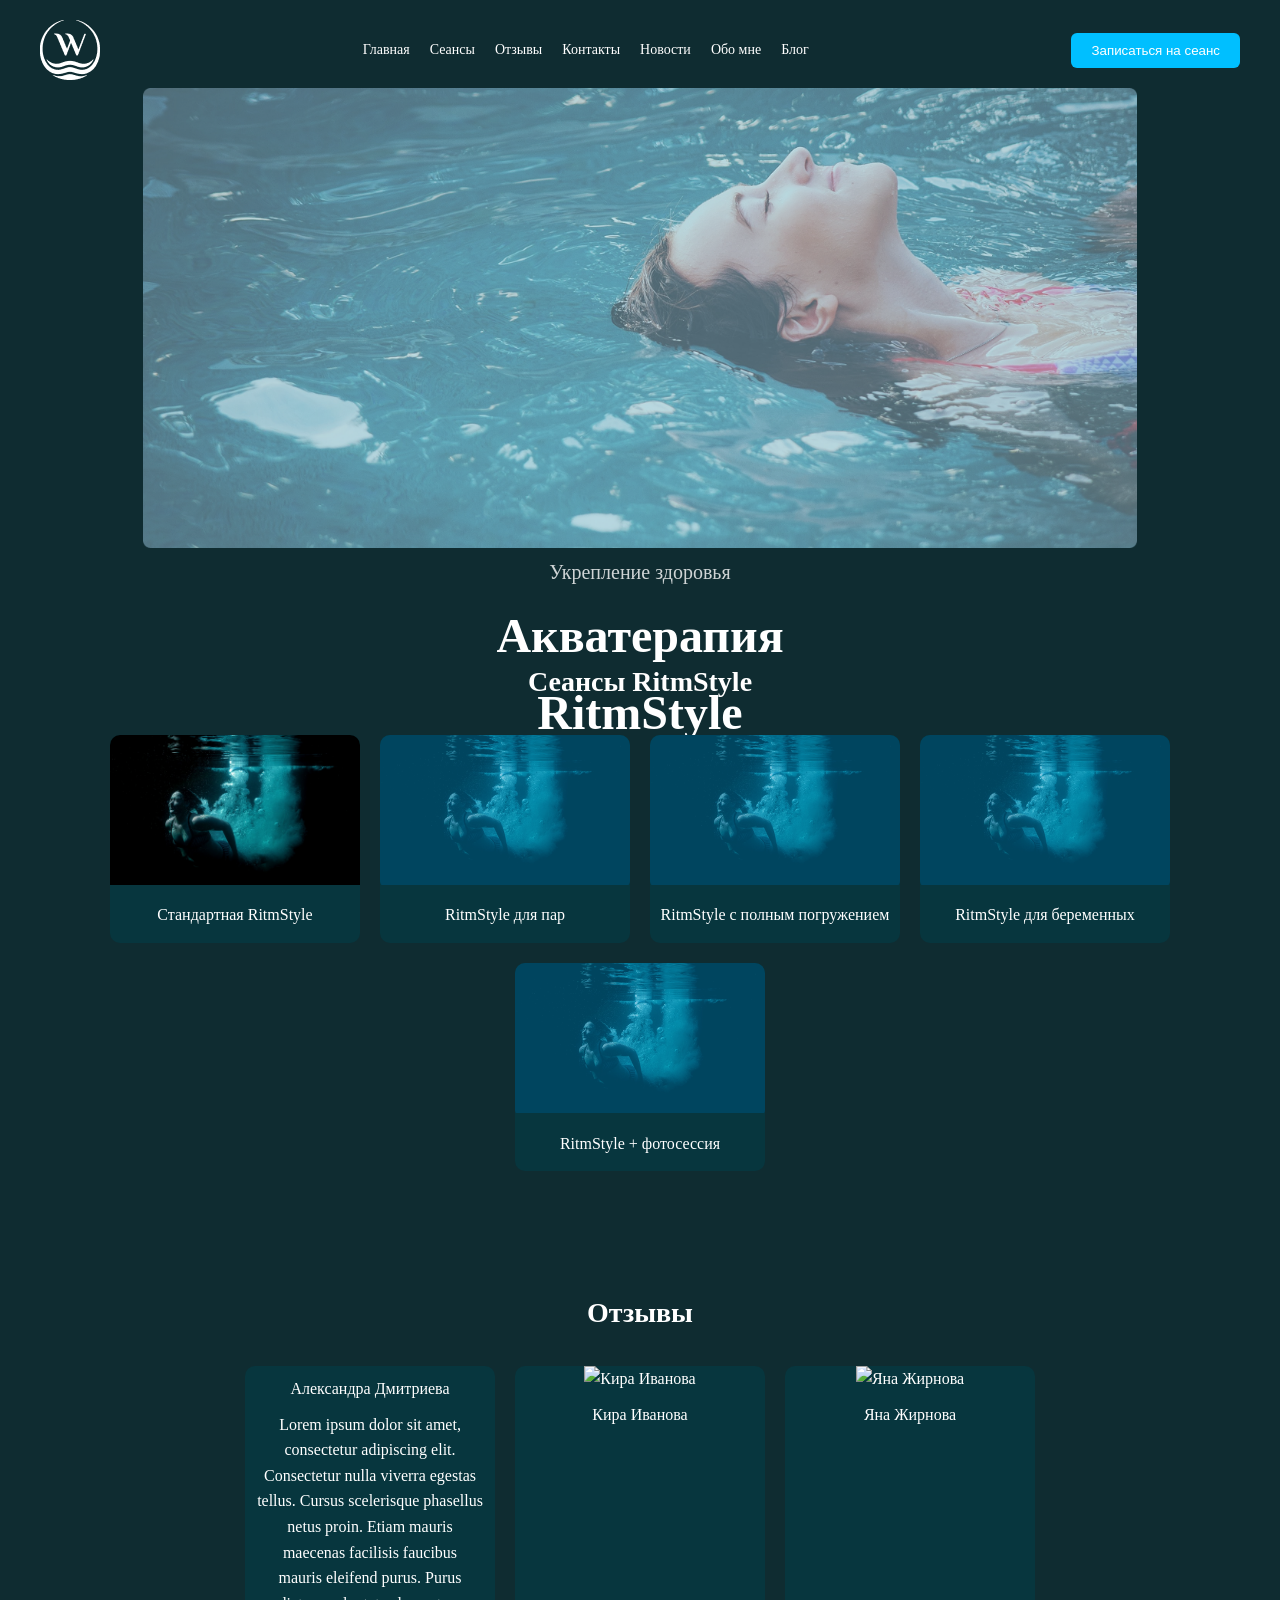
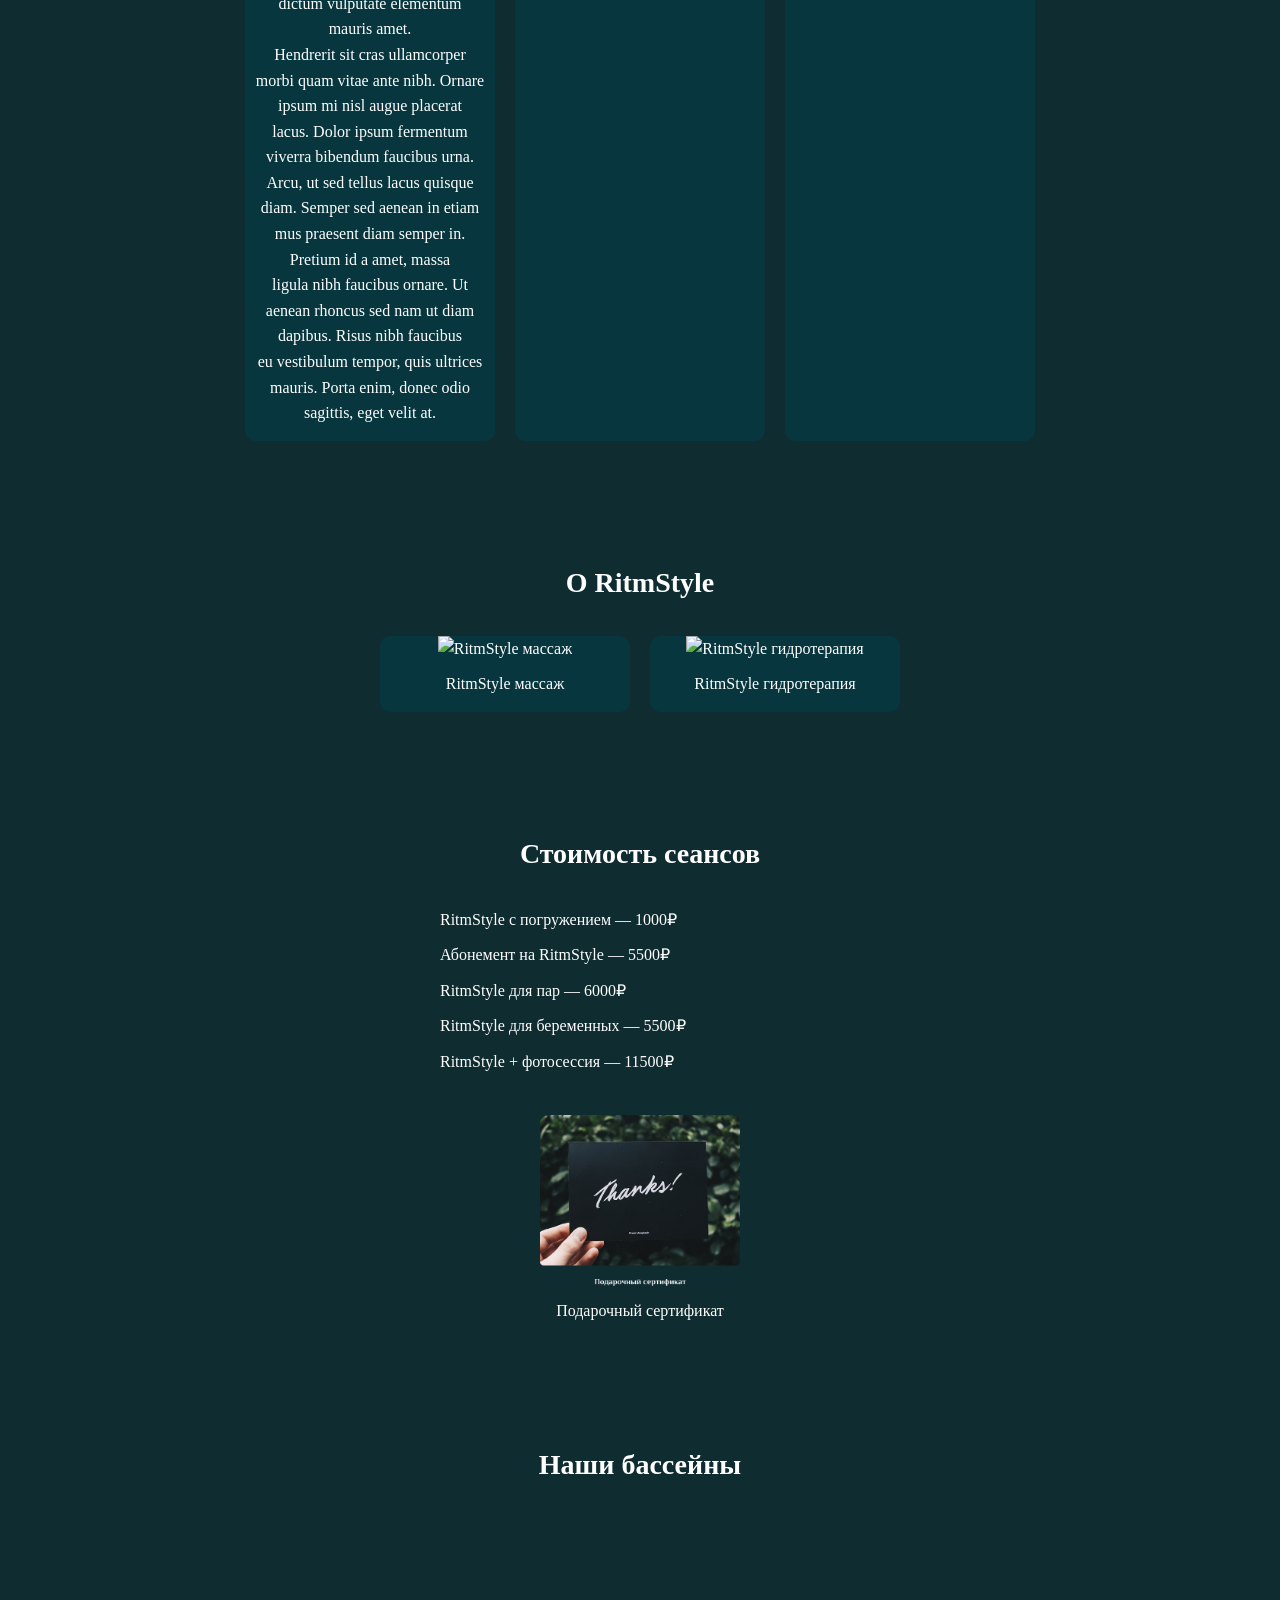
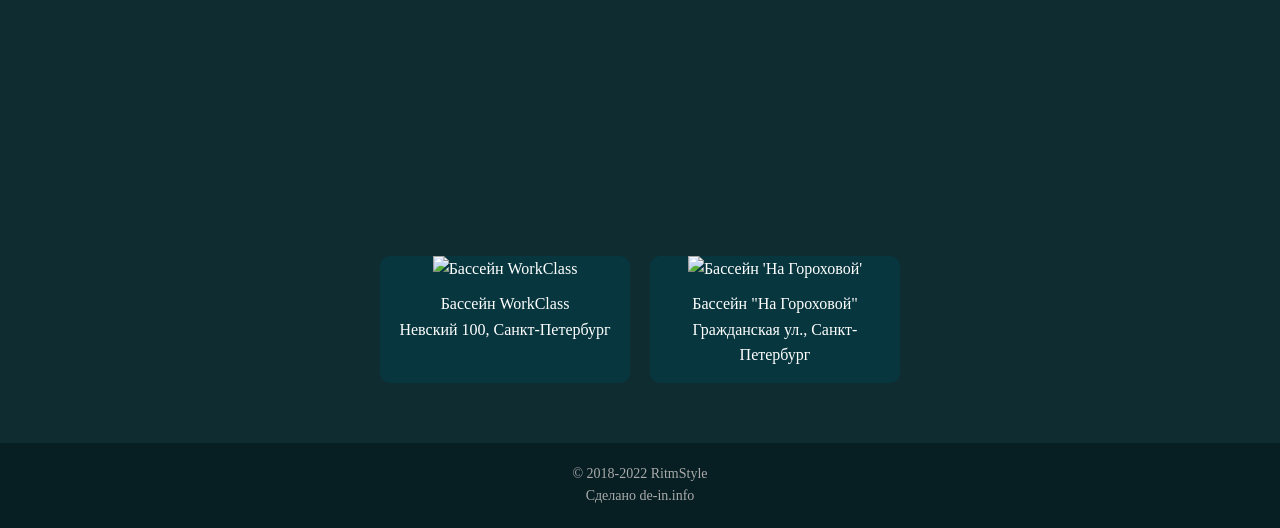
==== index.html @ 513ed995 "first commit" ====
<!DOCTYPE html>
<html lang="en">
<head>
    <meta charset="UTF-8">
    <meta name="viewport" content="width=device-width, initial-scale=1.0">
    <title>Document</title>
    <link rel="stylesheet" href="./styl.css">
</head>
<body>
    <header class="navbar">
      
        <img src="./Group 1.png" alt="">
        <nav class="menu">
          <a href="#">Главная</a>
          <a href="#">Сеансы</a>
          <a href="#">Отзывы</a>
          <a href="#">Контакты</a>
          <a href="#">Новости</a>
          <a href="#">Обо мне</a>
          <a href="#">Блог</a>
        </nav>
        <button class="btn">Записаться на сеанс</button>
      </header>
    
      <section class="hero">
        <div class="hero-content">
          <img src="./unsplash_S-llxYh3GzI.png" alt="">
          <p>Укрепление здоровья</p>
          <h1>Акватерапия<br>RitmStyle</h1>
          
        </div>
      </section>
    
      <section class="section">
        <h2>Сеансы RitmStyle</h2>
        <div class="session-cards">
          <div class="card">
            <img src="./Rectangle 24.png" alt="Стандартная RitmStyle">
            <p>Стандартная RitmStyle</p>
          </div>
          <div class="card">
            <img src="./unsplash_TnOyyEtrKd0.png" alt="RitmStyle для пар">
            <p>RitmStyle для пар</p>
          </div>
          <div class="card">
            <img src="./unsplash_TnOyyEtrKd0.png" alt="">
            <p>RitmStyle с полным погружением</p>
          </div>
          <div class="card">
            <img src="./unsplash_TnOyyEtrKd0.png" alt="RitmStyle для беременных">
            <p>RitmStyle для беременных</p>
          </div>
          <div class="card">
            <img src="./unsplash_TnOyyEtrKd0.png" alt="RitmStyle + фотосессия">
            <p>RitmStyle + фотосессия</p>
          </div>
        </div>
      </section>
    
      <section class="section reviews">
        <h2>Отзывы</h2>
        <div class="cards">
          <div class="card">
            <p>Александра Дмитриева</p>
            <p>Lorem ipsum dolor sit amet, consectetur adipiscing elit. Consectetur nulla viverra egestas <br> tellus. Cursus scelerisque phasellus netus proin. Etiam mauris maecenas facilisis faucibus <br> mauris eleifend purus. Purus dictum vulputate elementum mauris amet. <br>
              Hendrerit sit cras ullamcorper morbi quam vitae ante nibh. Ornare ipsum mi nisl augue placerat <br> lacus. Dolor ipsum fermentum viverra bibendum faucibus urna. Arcu, ut sed tellus lacus quisque <br> diam. Semper sed aenean in etiam mus praesent diam semper in. Pretium id a amet, massa <br> ligula nibh faucibus ornare. Ut aenean rhoncus sed nam ut diam dapibus. Risus nibh faucibus <br> eu vestibulum tempor, quis ultrices mauris. Porta enim, donec odio sagittis, eget velit at. </p>
          </div>
          <div class="card">
            <img src="https://source.unsplash.com/100x100/?girl,portrait" alt="Кира Иванова">
            <p>Кира Иванова</p>
          </div>
          <div class="card">
            <img src="https://source.unsplash.com/100x100/?lady,portrait" alt="Яна Жирнова">
            <p>Яна Жирнова</p>
          </div>
        </div>
      </section>
    
      <section class="section about">
        <h2>О RitmStyle</h2>
        <div class="cards">
          <div class="card">
            <img src="https://source.unsplash.com/300x200/?massage" alt="RitmStyle массаж">
            <p>RitmStyle массаж</p>
          </div>
          <div class="card">
            <img src="https://source.unsplash.com/300x200/?therapy,water" alt="RitmStyle гидротерапия">
            <p>RitmStyle гидротерапия</p>
          </div>
        </div>
      </section>
    
      <section class="section pricing">
        <h2>Стоимость сеансов</h2>
        <ul>
          <li>RitmStyle с погружением — 1000₽</li>
          <li>Абонемент на RitmStyle — 5500₽</li>
          <li>RitmStyle для пар — 6000₽</li>
          <li>RitmStyle для беременных — 5500₽</li>
          <li>RitmStyle + фотосессия — 11500₽</li>
        </ul>
        <div class="gift-card">
          <img src="./Group 8.png" alt="Подарочный сертификат">
          <p>Подарочный сертификат</p>
        </div>
      </section>
    
      <section class="section map">
        <h2>Наши бассейны</h2>
        <iframe src="https://yandex.ru/map-widget/v1/-/CCUQ6Fh~2A" frameborder="0"></iframe>
        <div class="cards">
          <div class="card">
            <img src="https://source.unsplash.com/300x200/?swimmingpool" alt="Бассейн WorkClass">
            <p>Бассейн WorkClass<br>Невский 100, Санкт-Петербург</p>
          </div>
          <div class="card">
            <img src="https://source.unsplash.com/300x200/?indoorpool" alt="Бассейн 'На Гороховой'">
            <p>Бассейн "На Гороховой"<br>Гражданская ул., Санкт-Петербург</p>
          </div>
        </div>
      </section>
    
      <footer>
        <p>© 2018-2022 RitmStyle</p>
        <p>Сделано de-in.info</p>
      </footer>
    </body>
    </html>


</div>
</body>
</html>
---- styl.css ----
* {
  box-sizing: border-box;
  margin: 0;
  padding: 0;
}

body {
  font-family: 'Playfair Display', serif;
  background-color: #0f2c31;
  color: #fff;
  line-height: 1.6;
}

header.navbar {
  display: flex;
  justify-content: space-between;
  align-items: center;
  padding: 20px 40px;
  background-color: #0f2c31;
  flex-wrap: wrap;
}

.logo {
  font-size: 28px; 
  font-weight: bold;
  color: #fff;
}

.menu {
  display: flex;
  flex-wrap: wrap;
  gap: 20px;
}

.menu a {
  color: white;
  text-decoration: none;
  font-size: 14px;
  transition: color 0.3s;
}

.menu a:hover {
  color: #00bfff;
}

.btn {
  background-color: #00bfff;
  color: white;
  padding: 10px 20px;
  border: none;
  border-radius: 6px;
  cursor: pointer;
}

.hero {
  background: url('https://images.unsplash.com/photo-1587750937076-ec6b6f1c8a49') center/cover no-repeat;
  height: 500px;
  display: flex;
  align-items: center;
  justify-content: center;
  text-align: center;
}

.hero-content h1 {
  font-size: 48px;
  margin-top: 10px;
}

.hero-content p {
  font-size: 20px;
  opacity: 0.8;
  
  
}
.hero-content img{
  width: 1296pxpx;
  height: 600px;
  padding-top: 140px;
  
}

.section {
  padding: 60px 20px;
  text-align: center;
}

.section h2 {
  font-size: 28px;
  margin-bottom: 30px;
}

.cards,
.session-cards {
  display: flex;
  flex-wrap: wrap;
  justify-content: center;
  gap: 20px;
}

.card {
  background-color: #07363e;
  border-radius: 10px;
  overflow: hidden;
  width: 250px;
  text-align: center;
  padding-bottom: 15px;
}

.card img {
  width: 100%;
  height: 150px;
  object-fit: cover;
}

.card p {
  margin-top: 10px;
  padding: 0 10px;
}

ul {
  list-style: none;
  padding-left: 0;
  max-width: 400px;
  margin: 0 auto 40px;
  text-align: left;
}

ul li {
  margin-bottom: 10px;
}

.gift-card img {
  max-width: 200px;
  margin: 0 auto;
  display: block;
  border-radius: 8px;
}

.gift-card p {
  margin-top: 10px;
}

.map iframe {
  width: 100%;
  height: 300px;
  margin-bottom: 30px;
  border: none;
  border-radius: 8px;
}

footer {
  text-align: center;
  padding: 20px;
  background-color: #071f23;
  font-size: 14px;
  color: #aaa;
}

@media (max-width: 768px) {
  .menu {
    flex-direction: column;
    align-items: center;
  }

  .cards,
  .session-cards {
    flex-direction: column;
    align-items: center;
  }

  .hero-content h1 {
    font-size: 32px;
  }

  .hero-content p {
    font-size: 16px;
  }

  .navbar {
    gap: 20px;
    justify-content: center;
  }
}
/* .card{
  height: 540px;
  width: 416px;
} */
section reviews{
  font-size: 1px;
}
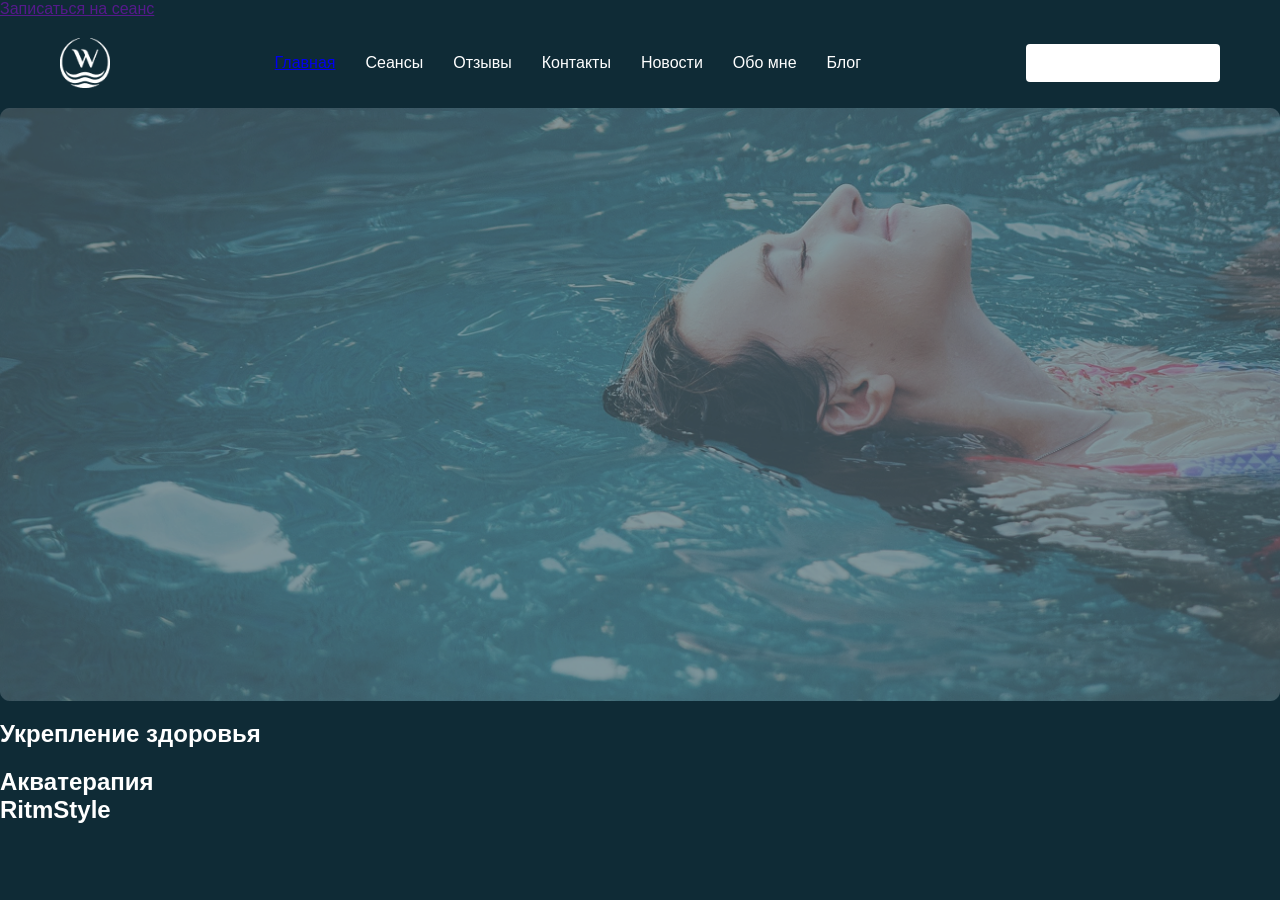
==== commit 03da86ef: "h1" ====
--- a/index.html
+++ b/index.html
@@ -1,133 +1,38 @@
 <!DOCTYPE html>
 <html lang="en">
 <head>
-    <meta charset="UTF-8">
-    <meta name="viewport" content="width=device-width, initial-scale=1.0">
-    <title>Document</title>
-    <link rel="stylesheet" href="./styl.css">
+  <meta charset="UTF-8">
+  <meta name="viewport" content="width=device-width, initial-scale=1.0">
+  <title>Document</title>
+  <link rel="stylesheet" href="./styl.css">
 </head>
 <body>
-    <header class="navbar">
       
-        <img src="./Group 1.png" alt="">
-        <nav class="menu">
-          <a href="#">Главная</a>
-          <a href="#">Сеансы</a>
-          <a href="#">Отзывы</a>
-          <a href="#">Контакты</a>
-          <a href="#">Новости</a>
-          <a href="#">Обо мне</a>
-          <a href="#">Блог</a>
-        </nav>
-        <button class="btn">Записаться на сеанс</button>
-      </header>
-    
-      <section class="hero">
-        <div class="hero-content">
-          <img src="./unsplash_S-llxYh3GzI.png" alt="">
-          <p>Укрепление здоровья</p>
-          <h1>Акватерапия<br>RitmStyle</h1>
-          
-        </div>
-      </section>
-    
-      <section class="section">
-        <h2>Сеансы RitmStyle</h2>
-        <div class="session-cards">
-          <div class="card">
-            <img src="./Rectangle 24.png" alt="Стандартная RitmStyle">
-            <p>Стандартная RitmStyle</p>
-          </div>
-          <div class="card">
-            <img src="./unsplash_TnOyyEtrKd0.png" alt="RitmStyle для пар">
-            <p>RitmStyle для пар</p>
-          </div>
-          <div class="card">
-            <img src="./unsplash_TnOyyEtrKd0.png" alt="">
-            <p>RitmStyle с полным погружением</p>
-          </div>
-          <div class="card">
-            <img src="./unsplash_TnOyyEtrKd0.png" alt="RitmStyle для беременных">
-            <p>RitmStyle для беременных</p>
-          </div>
-          <div class="card">
-            <img src="./unsplash_TnOyyEtrKd0.png" alt="RitmStyle + фотосессия">
-            <p>RitmStyle + фотосессия</p>
-          </div>
-        </div>
-      </section>
-    
-      <section class="section reviews">
-        <h2>Отзывы</h2>
-        <div class="cards">
-          <div class="card">
-            <p>Александра Дмитриева</p>
-            <p>Lorem ipsum dolor sit amet, consectetur adipiscing elit. Consectetur nulla viverra egestas <br> tellus. Cursus scelerisque phasellus netus proin. Etiam mauris maecenas facilisis faucibus <br> mauris eleifend purus. Purus dictum vulputate elementum mauris amet. <br>
-              Hendrerit sit cras ullamcorper morbi quam vitae ante nibh. Ornare ipsum mi nisl augue placerat <br> lacus. Dolor ipsum fermentum viverra bibendum faucibus urna. Arcu, ut sed tellus lacus quisque <br> diam. Semper sed aenean in etiam mus praesent diam semper in. Pretium id a amet, massa <br> ligula nibh faucibus ornare. Ut aenean rhoncus sed nam ut diam dapibus. Risus nibh faucibus <br> eu vestibulum tempor, quis ultrices mauris. Porta enim, donec odio sagittis, eget velit at. </p>
-          </div>
-          <div class="card">
-            <img src="https://source.unsplash.com/100x100/?girl,portrait" alt="Кира Иванова">
-            <p>Кира Иванова</p>
-          </div>
-          <div class="card">
-            <img src="https://source.unsplash.com/100x100/?lady,portrait" alt="Яна Жирнова">
-            <p>Яна Жирнова</p>
-          </div>
-        </div>
-      </section>
-    
-      <section class="section about">
-        <h2>О RitmStyle</h2>
-        <div class="cards">
-          <div class="card">
-            <img src="https://source.unsplash.com/300x200/?massage" alt="RitmStyle массаж">
-            <p>RitmStyle массаж</p>
-          </div>
-          <div class="card">
-            <img src="https://source.unsplash.com/300x200/?therapy,water" alt="RitmStyle гидротерапия">
-            <p>RitmStyle гидротерапия</p>
-          </div>
-        </div>
-      </section>
-    
-      <section class="section pricing">
-        <h2>Стоимость сеансов</h2>
-        <ul>
-          <li>RitmStyle с погружением — 1000₽</li>
-          <li>Абонемент на RitmStyle — 5500₽</li>
-          <li>RitmStyle для пар — 6000₽</li>
-          <li>RitmStyle для беременных — 5500₽</li>
-          <li>RitmStyle + фотосессия — 11500₽</li>
-        </ul>
-        <div class="gift-card">
-          <img src="./Group 8.png" alt="Подарочный сертификат">
-          <p>Подарочный сертификат</p>
-        </div>
-      </section>
-    
-      <section class="section map">
-        <h2>Наши бассейны</h2>
-        <iframe src="https://yandex.ru/map-widget/v1/-/CCUQ6Fh~2A" frameborder="0"></iframe>
-        <div class="cards">
-          <div class="card">
-            <img src="https://source.unsplash.com/300x200/?swimmingpool" alt="Бассейн WorkClass">
-            <p>Бассейн WorkClass<br>Невский 100, Санкт-Петербург</p>
-          </div>
-          <div class="card">
-            <img src="https://source.unsplash.com/300x200/?indoorpool" alt="Бассейн 'На Гороховой'">
-            <p>Бассейн "На Гороховой"<br>Гражданская ул., Санкт-Петербург</p>
-          </div>
-        </div>
-      </section>
-    
-      <footer>
-        <p>© 2018-2022 RitmStyle</p>
-        <p>Сделано de-in.info</p>
-      </footer>
-    </body>
-    </html>
+    <a href="" class="button">Записаться на сеанс</a>
+  </header>
+  <header>
+    <img src="./Group 1.png" alt="Логотип" width="50" />
+    <nav>
+      <ul>
+        <a href="./about/about.html">Главная</a>
+        <li>Сеансы</li>
+        <li>Отзывы</li>
+        <li>Контакты</li>
+        <li>Новости</li>
+        <li>Обо мне</li>
+        <li>Блог</li>
+      </ul>
+    </nav>
+    <a href="#" class="cta-button">Записаться на сеанс</a>
+  </header>
 
+  <section class="hero">
+    <img src="./unsplash_S-llxYh3GzI.png" alt="Акватерапия" />
+    <div class="hero-text">
+      <h2>Укрепление здоровья</h2>
+      <h1>Акватерапия <br>RitmStyle</h1>
+    </div>
+  </section>
 
-</div>
 </body>
 </html>
--- a/styl.css
+++ b/styl.css
@@ -1,190 +1,52 @@
-* {
-  box-sizing: border-box;
+body {
   margin: 0;
-  padding: 0;
+  font-family: 'Arial', sans-serif;
+  background-color: #0f2b36;
+  color: white;
 }
-
-body {
-  font-family: 'Playfair Display', serif;
-  background-color: #0f2c31;
-  color: #fff;
-  line-height: 1.6;
-}
-
-header.navbar {
+header {
   display: flex;
   justify-content: space-between;
   align-items: center;
-  padding: 20px 40px;
-  background-color: #0f2c31;
-  flex-wrap: wrap;
+  padding: 20px 60px;
+  background-color: #0f2b36;
+}
+nav ul {
+  list-style: none;
+  display: flex;
+  gap: 30px;
+  padding: 0;
+  margin: 0;
+}
+nav ul li {
+  cursor: pointer;
+}
+.cta-button {
+  background-color: #0094cc;
+  color: white;
+  padding: 10px 20px;
+  border-radius: 4px;
+  text-decoration: none;
+  background-color: #fff;
 }
 
-.logo {
-  font-size: 28px; 
-  font-weight: bold;
-  color: #fff;
+.hero img {
+  width: 100%;
+  height: auto;
+  display: block;
+  filter: brightness(0.7);
+}
+/* .hero-text {
+
+.hero-text h2 {
+  font-weight: 300;
+  margin: 0;
+}
+.hero-text h1 {
+  font-size: 48px;
+  margin: 10px 0 0;
 }
 
-.menu {
-  display: flex;
-  flex-wrap: wrap;
-  gap: 20px;
-}
 
-.menu a {
-  color: white;
-  text-decoration: none;
-  font-size: 14px;
-  transition: color 0.3s;
-}
 
-.menu a:hover {
-  color: #00bfff;
-}
 
-.btn {
-  background-color: #00bfff;
-  color: white;
-  padding: 10px 20px;
-  border: none;
-  border-radius: 6px;
-  cursor: pointer;
-}
-
-.hero {
-  background: url('https://images.unsplash.com/photo-1587750937076-ec6b6f1c8a49') center/cover no-repeat;
-  height: 500px;
-  display: flex;
-  align-items: center;
-  justify-content: center;
-  text-align: center;
-}
-
-.hero-content h1 {
-  font-size: 48px;
-  margin-top: 10px;
-}
-
-.hero-content p {
-  font-size: 20px;
-  opacity: 0.8;
-  
-  
-}
-.hero-content img{
-  width: 1296pxpx;
-  height: 600px;
-  padding-top: 140px;
-  
-}
-
-.section {
-  padding: 60px 20px;
-  text-align: center;
-}
-
-.section h2 {
-  font-size: 28px;
-  margin-bottom: 30px;
-}
-
-.cards,
-.session-cards {
-  display: flex;
-  flex-wrap: wrap;
-  justify-content: center;
-  gap: 20px;
-}
-
-.card {
-  background-color: #07363e;
-  border-radius: 10px;
-  overflow: hidden;
-  width: 250px;
-  text-align: center;
-  padding-bottom: 15px;
-}
-
-.card img {
-  width: 100%;
-  height: 150px;
-  object-fit: cover;
-}
-
-.card p {
-  margin-top: 10px;
-  padding: 0 10px;
-}
-
-ul {
-  list-style: none;
-  padding-left: 0;
-  max-width: 400px;
-  margin: 0 auto 40px;
-  text-align: left;
-}
-
-ul li {
-  margin-bottom: 10px;
-}
-
-.gift-card img {
-  max-width: 200px;
-  margin: 0 auto;
-  display: block;
-  border-radius: 8px;
-}
-
-.gift-card p {
-  margin-top: 10px;
-}
-
-.map iframe {
-  width: 100%;
-  height: 300px;
-  margin-bottom: 30px;
-  border: none;
-  border-radius: 8px;
-}
-
-footer {
-  text-align: center;
-  padding: 20px;
-  background-color: #071f23;
-  font-size: 14px;
-  color: #aaa;
-}
-
-@media (max-width: 768px) {
-  .menu {
-    flex-direction: column;
-    align-items: center;
-  }
-
-  .cards,
-  .session-cards {
-    flex-direction: column;
-    align-items: center;
-  }
-
-  .hero-content h1 {
-    font-size: 32px;
-  }
-
-  .hero-content p {
-    font-size: 16px;
-  }
-
-  .navbar {
-    gap: 20px;
-    justify-content: center;
-  }
-}
-/* .card{
-  height: 540px;
-  width: 416px;
-} */
-section reviews{
-  font-size: 1px;
-}
